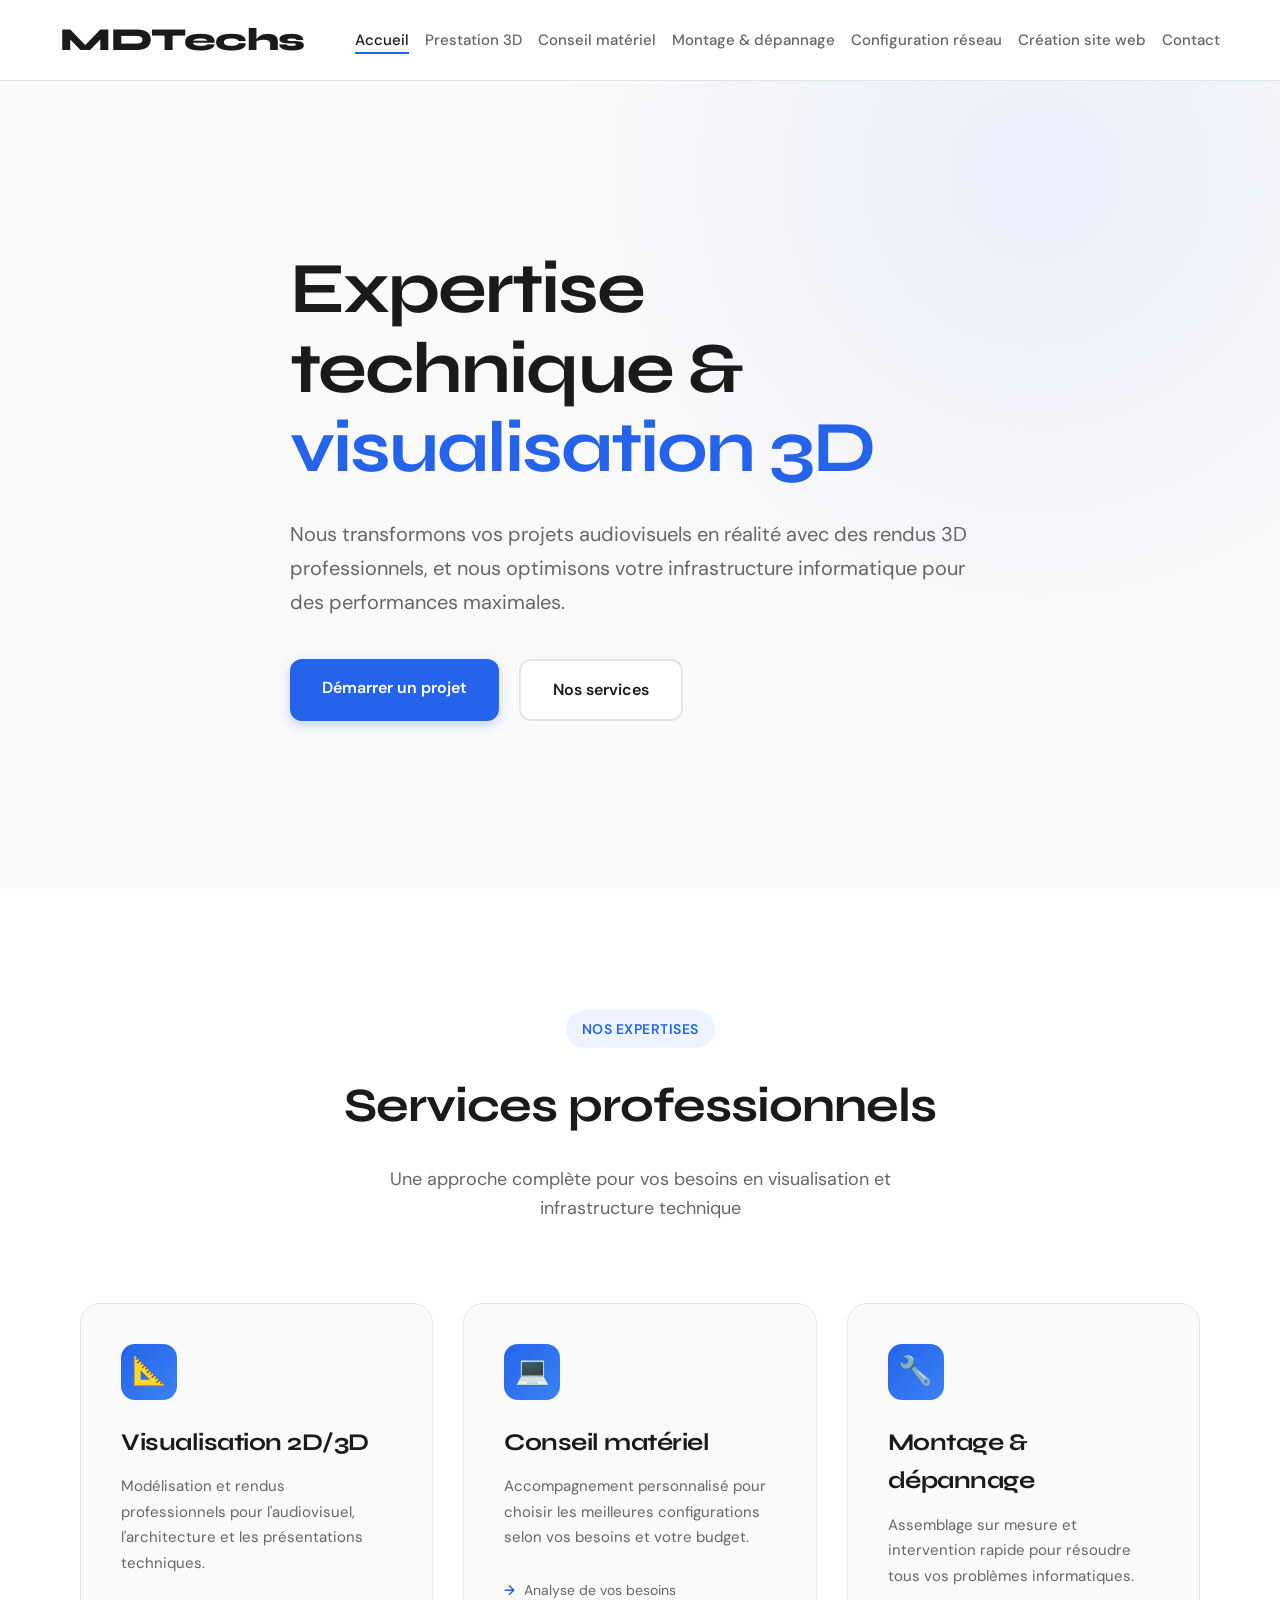
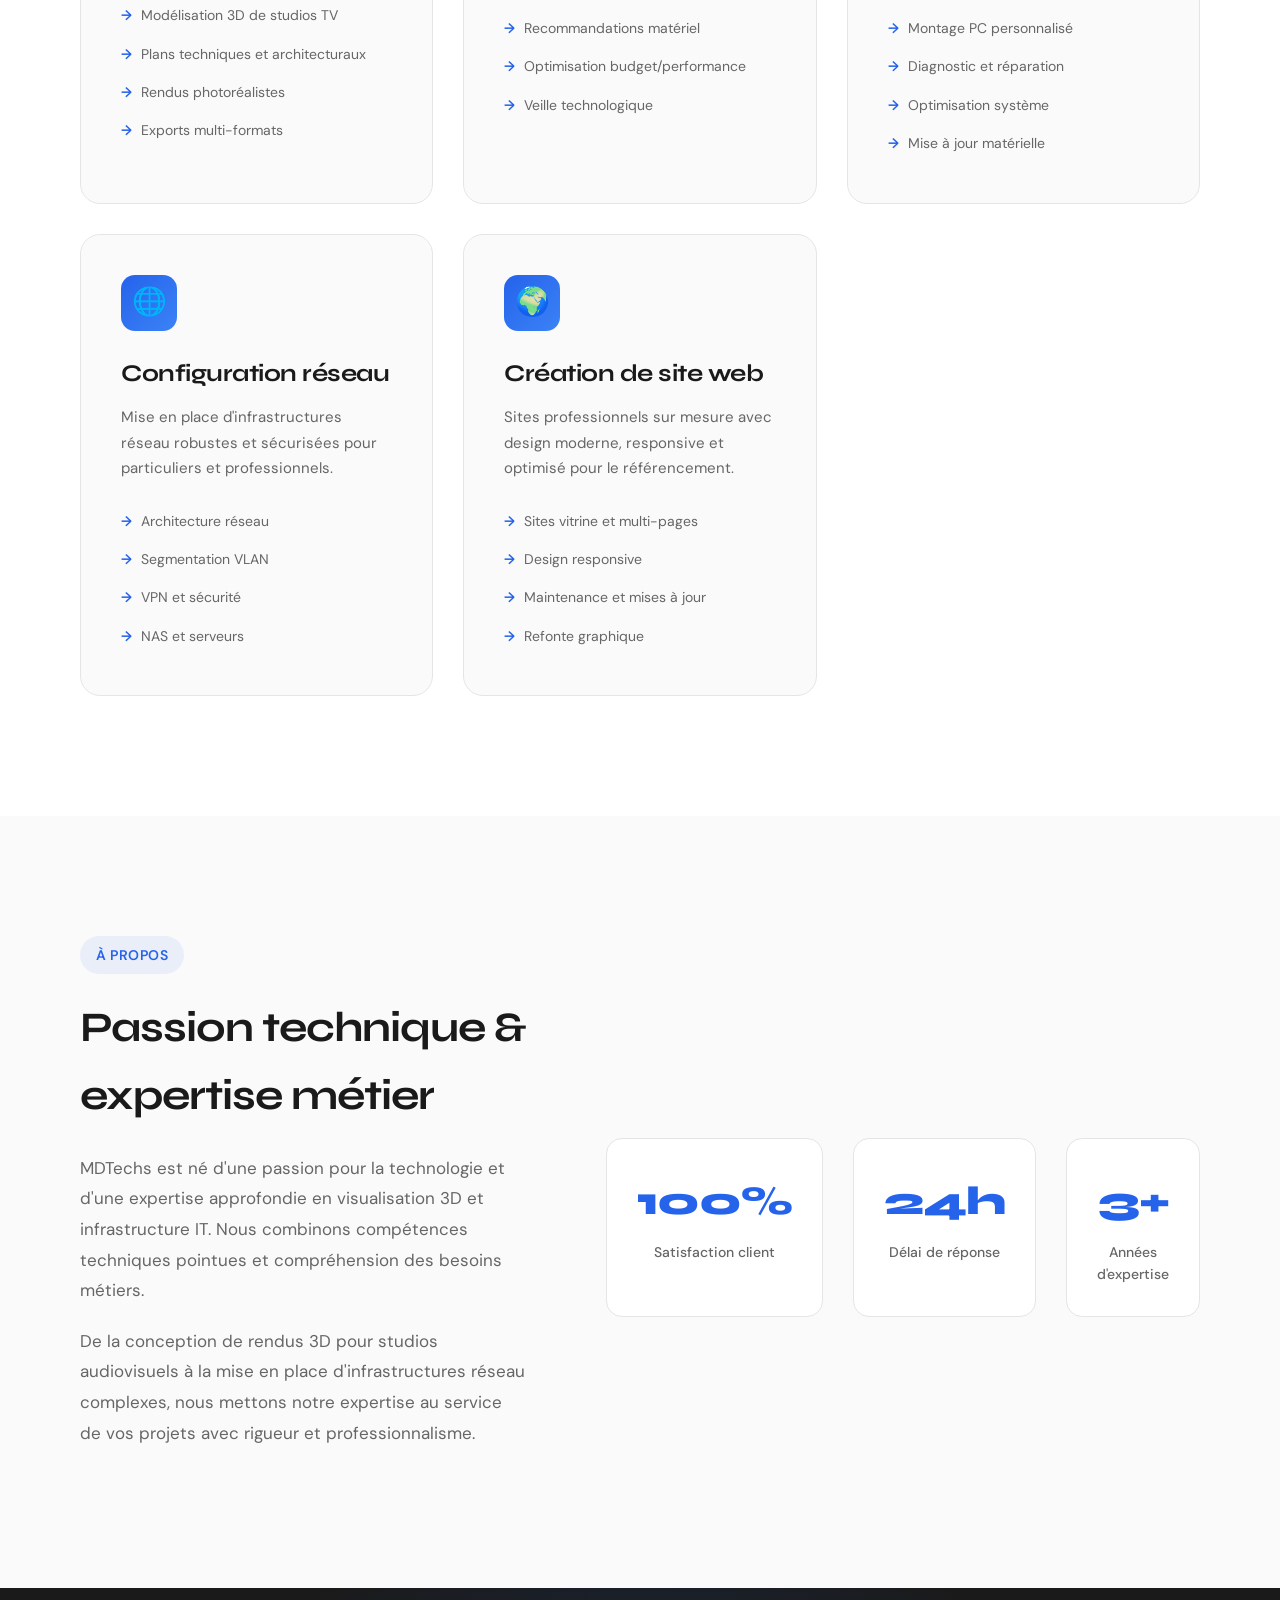
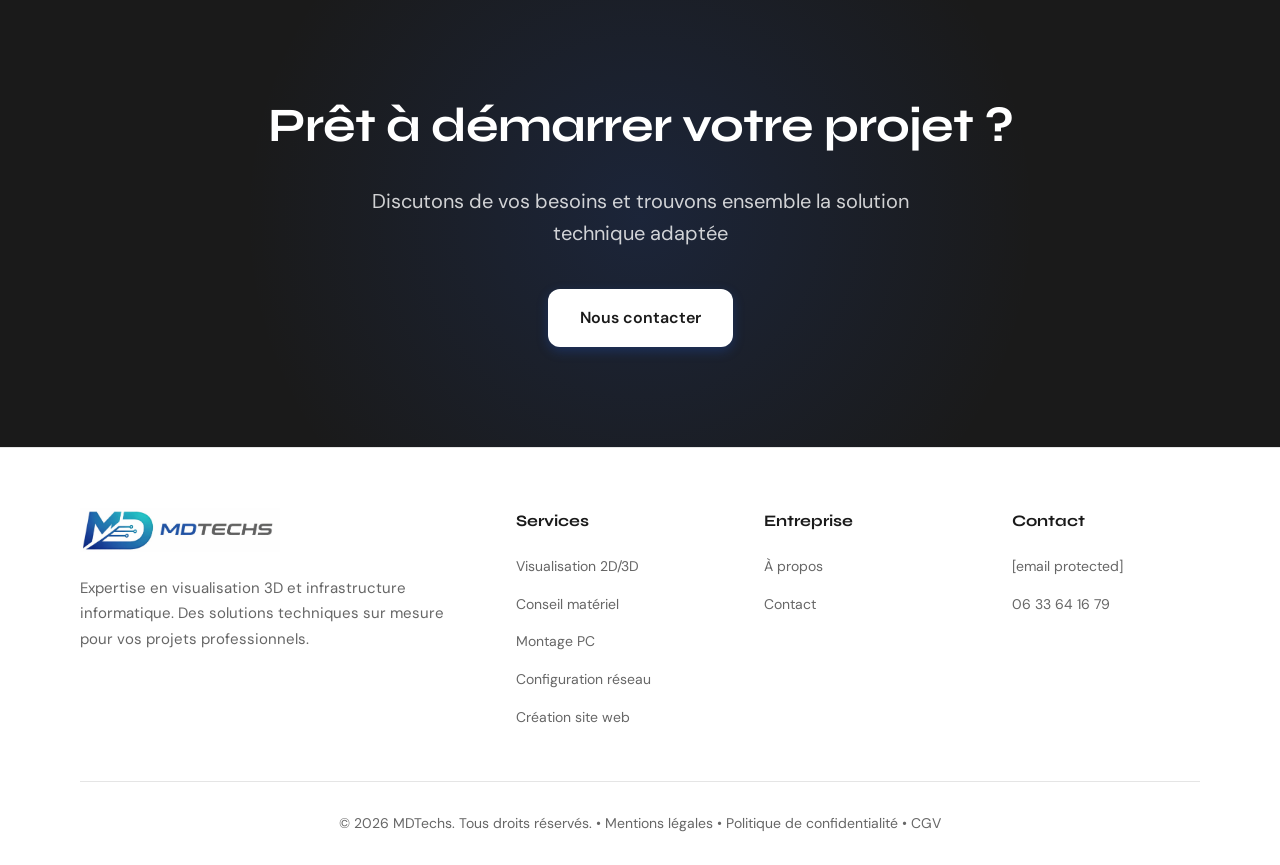
==== index.html @ 597e3fac "Update index.html" ====
<!DOCTYPE html>
<html lang="fr">
<head>
    <meta charset="UTF-8">
    <meta name="viewport" content="width=device-width, initial-scale=1.0">
    <title>MDTechs — Visualisation 3D & Infrastructure IT</title>
    <link rel="icon" type="image/png" href="favicon.png">
    <link href="https://fonts.googleapis.com/css2?family=DM+Sans:wght@400;500;700&family=Syne:wght@600;700;800&display=swap" rel="stylesheet">
    <link rel="stylesheet" href="styles.css">
</head>
<body>
    <nav>
        <div class="container">
            <a href="index.html" class="logo">MDTechs</a>
            <ul class="nav-links">
                <li><a href="index.html" class="active">Accueil</a></li>
                <li><a href="visualisation-3d.html">Prestation 3D</a></li>
                <li><a href="conseil-materiel.html">Conseil matériel</a></li>
                <li><a href="montage-depannage.html">Montage & dépannage</a></li>
                <li><a href="configuration-reseau.html">Configuration réseau</a></li>
                <li><a href="creation-site-web.html">Création site web</a></li>
                <li><a href="contact.html">Contact</a></li>
            </ul>
        </div>
    </nav>

    <section class="hero">
        <div class="container">
            <div class="hero-content">
                <h1>Expertise technique & <span class="accent">visualisation 3D</span></h1>
                <p>Nous transformons vos projets audiovisuels en réalité avec des rendus 3D professionnels, et nous optimisons votre infrastructure informatique pour des performances maximales.</p>
                <div class="cta-buttons">
                    <a href="contact.html" class="btn btn-primary">Démarrer un projet</a>
                    <a href="#services" class="btn btn-secondary">Nos services</a>
                </div>
            </div>
        </div>
    </section>

    <section id="services" class="services">
        <div class="section-header">
            <span class="section-tag">NOS EXPERTISES</span>
            <h2>Services professionnels</h2>
            <p>Une approche complète pour vos besoins en visualisation et infrastructure technique</p>
        </div>
        <div class="container">
            <div class="services-grid">
                <a href="visualisation-3d.html" class="service-card">
                    <div class="service-icon">📐</div>
                    <h3>Visualisation 2D/3D</h3>
                    <p>Modélisation et rendus professionnels pour l'audiovisuel, l'architecture et les présentations techniques.</p>
                    <ul class="service-list">
                        <li>Modélisation 3D de studios TV</li>
                        <li>Plans techniques et architecturaux</li>
                        <li>Rendus photoréalistes</li>
                        <li>Exports multi-formats</li>
                    </ul>
                </a>

                <a href="conseil-materiel.html" class="service-card">
                    <div class="service-icon">💻</div>
                    <h3>Conseil matériel</h3>
                    <p>Accompagnement personnalisé pour choisir les meilleures configurations selon vos besoins et votre budget.</p>
                    <ul class="service-list">
                        <li>Analyse de vos besoins</li>
                        <li>Recommandations matériel</li>
                        <li>Optimisation budget/performance</li>
                        <li>Veille technologique</li>
                    </ul>
                </a>

                <a href="montage-depannage.html" class="service-card">
                    <div class="service-icon">🔧</div>
                    <h3>Montage & dépannage</h3>
                    <p>Assemblage sur mesure et intervention rapide pour résoudre tous vos problèmes informatiques.</p>
                    <ul class="service-list">
                        <li>Montage PC personnalisé</li>
                        <li>Diagnostic et réparation</li>
                        <li>Optimisation système</li>
                        <li>Mise à jour matérielle</li>
                    </ul>
                </a>

                <a href="configuration-reseau.html" class="service-card">
                    <div class="service-icon">🌐</div>
                    <h3>Configuration réseau</h3>
                    <p>Mise en place d'infrastructures réseau robustes et sécurisées pour particuliers et professionnels.</p>
                    <ul class="service-list">
                        <li>Architecture réseau</li>
                        <li>Segmentation VLAN</li>
                        <li>VPN et sécurité</li>
                        <li>NAS et serveurs</li>
                    </ul>
                </a>

                <a href="creation-site-web.html" class="service-card">
                    <div class="service-icon">🌍</div>
                    <h3>Création de site web</h3>
                    <p>Sites professionnels sur mesure avec design moderne, responsive et optimisé pour le référencement.</p>
                    <ul class="service-list">
                        <li>Sites vitrine et multi-pages</li>
                        <li>Design responsive</li>
                        <li>Maintenance et mises à jour</li>
                        <li>Refonte graphique</li>
                    </ul>
                </a>
            </div>
        </div>
    </section>

    <section class="about">
        <div class="container">
            <div class="about-content">
                <div class="about-text">
                    <span class="section-tag">À PROPOS</span>
                    <h2>Passion technique & expertise métier</h2>
                    <p>MDTechs est né d'une passion pour la technologie et d'une expertise approfondie en visualisation 3D et infrastructure IT. Nous combinons compétences techniques pointues et compréhension des besoins métiers.</p>
                    <p>De la conception de rendus 3D pour studios audiovisuels à la mise en place d'infrastructures réseau complexes, nous mettons notre expertise au service de vos projets avec rigueur et professionnalisme.</p>
                </div>
                <div class="stats">
                    <div class="stat">
                        <div class="stat-number">100%</div>
                        <div class="stat-label">Satisfaction client</div>
                    </div>
                    <div class="stat">
                        <div class="stat-number">24h</div>
                        <div class="stat-label">Délai de réponse</div>
                    </div>
                    <div class="stat">
                        <div class="stat-number">3+</div>
                        <div class="stat-label">Années d'expertise</div>
                    </div>
                </div>
            </div>
        </div>
    </section>

    <section class="cta-section">
        <div class="container">
            <h2>Prêt à démarrer votre projet ?</h2>
            <p>Discutons de vos besoins et trouvons ensemble la solution technique adaptée</p>
            <a href="contact.html" class="btn btn-primary">Nous contacter</a>
        </div>
    </section>

    <footer>
        <div class="container">
            <div class="footer-content">
                <div class="footer-brand">
                    <img src="logo-horizontal.png" alt="MDTechs" class="footer-logo">
                    <p>Expertise en visualisation 3D et infrastructure informatique. Des solutions techniques sur mesure pour vos projets professionnels.</p>
                </div>
                <div class="footer-section">
                    <h4>Services</h4>
                    <ul class="footer-links">
                        <li><a href="visualisation-3d.html">Visualisation 2D/3D</a></li>
                        <li><a href="conseil-materiel.html">Conseil matériel</a></li>
                        <li><a href="montage-depannage.html">Montage PC</a></li>
                        <li><a href="configuration-reseau.html">Configuration réseau</a></li>
                        <li><a href="creation-site-web.html">Création site web</a></li>
                    </ul>
                </div>
                <div class="footer-section">
                    <h4>Entreprise</h4>
                    <ul class="footer-links">
                        <li><a href="index.html#services">À propos</a></li>
                        <li><a href="contact.html">Contact</a></li>
                    </ul>
                </div>
                <div class="footer-section">
                    <h4>Contact</h4>
                    <ul class="footer-links">
                        <li><a href="/cdn-cgi/l/email-protection#c5a6aaabb1a4a6b185a8a1b1a0a6adb6eba3b7"><span class="__cf_email__" data-cfemail="99faf6f7edf8faedd9f4fdedfcfaf1eab7ffeb">[email&#160;protected]</span></a></li>
                        <li><a href="tel:+33633641679">06 33 64 16 79</a></li>
                    </ul>
                </div>
            </div>
            <div class="footer-bottom">
                <p>&copy; 2026 MDTechs. Tous droits réservés. • <a href="mentions-legales.html" style="color: var(--text-secondary); text-decoration: none;">Mentions légales</a> • <a href="politique-confidentialite.html" style="color: var(--text-secondary); text-decoration: none;">Politique de confidentialité</a> • <a href="cgv.html" style="color: var(--text-secondary); text-decoration: none;">CGV</a></p>
            </div>
        </div>
    </footer>

    <script src="script.js"></script>
</body>
</html>
---- styles.css ----
* {
    margin: 0;
    padding: 0;
    box-sizing: border-box;
}

:root {
    --bg: #fafafa;
    --surface: #ffffff;
    --text: #1a1a1a;
    --text-secondary: #666666;
    --accent: #2563eb;
    --accent-light: #3b82f6;
    --border: #e5e5e5;
    --shadow: rgba(0, 0, 0, 0.06);
    --shadow-heavy: rgba(0, 0, 0, 0.12);
}

body {
    font-family: 'DM Sans', -apple-system, sans-serif;
    background: var(--bg);
    color: var(--text);
    line-height: 1.6;
    overflow-x: hidden;
}

/* Navigation */
nav {
    position: fixed;
    top: 0;
    left: 0;
    right: 0;
    background: rgba(255, 255, 255, 0.9);
    backdrop-filter: blur(12px);
    -webkit-backdrop-filter: blur(12px);
    border-bottom: 1px solid var(--border);
    z-index: 1000;
    animation: slideDown 0.6s ease-out;
}

@keyframes slideDown {
    from {
        transform: translateY(-100%);
        opacity: 0;
    }
    to {
        transform: translateY(0);
        opacity: 1;
    }
}

nav .container {
    max-width: 1200px;
    margin: 0 auto;
    padding: 0 20px;
    display: flex;
    justify-content: space-between;
    align-items: center;
    height: 80px;
}

.logo {
    font-family: 'Syne', sans-serif;
    font-size: 32px;
    font-weight: 800;
    letter-spacing: -0.5px;
    color: var(--text);
    text-decoration: none;
}

.nav-links {
    display: flex;
    gap: 16px;
    list-style: none;
}

.nav-links a {
    color: var(--text-secondary);
    text-decoration: none;
    font-weight: 500;
    font-size: 15px;
    transition: color 0.3s ease;
    position: relative;
}

.nav-links a::after {
    content: '';
    position: absolute;
    bottom: -4px;
    left: 0;
    width: 0;
    height: 2px;
    background: var(--accent);
    transition: width 0.3s ease;
}

.nav-links a:hover,
.nav-links a.active {
    color: var(--text);
}

.nav-links a:hover::after,
.nav-links a.active::after {
    width: 100%;
}

/* Hero Section */
.hero {
    margin-top: 80px;
    min-height: 90vh;
    display: flex;
    align-items: center;
    position: relative;
    overflow: hidden;
}

.hero::before {
    content: '';
    position: absolute;
    top: -50%;
    right: -20%;
    width: 1000px;
    height: 1000px;
    background: radial-gradient(circle, rgba(37, 99, 235, 0.08) 0%, transparent 70%);
    border-radius: 50%;
    animation: float 20s ease-in-out infinite;
}

@keyframes float {
    0%, 100% { transform: translate(0, 0) scale(1); }
    50% { transform: translate(-50px, 50px) scale(1.05); }
}

.hero .container {
    max-width: 1200px;
    margin: 0 auto;
    padding: 0 40px;
    position: relative;
    z-index: 1;
}

.hero-content {
    max-width: 700px;
}

.hero h1 {
    font-family: 'Syne', sans-serif;
    font-size: 72px;
    font-weight: 700;
    line-height: 1.1;
    margin-bottom: 30px;
    letter-spacing: -2px;
    animation: fadeInUp 0.8s ease-out 0.2s both;
}

.hero h1 .accent {
    color: var(--accent);
}

.hero p {
    font-size: 20px;
    color: var(--text-secondary);
    margin-bottom: 40px;
    line-height: 1.7;
    animation: fadeInUp 0.8s ease-out 0.4s both;
}

@keyframes fadeInUp {
    from {
        opacity: 0;
        transform: translateY(30px);
    }
    to {
        opacity: 1;
        transform: translateY(0);
    }
}

.cta-buttons {
    display: flex;
    gap: 20px;
    animation: fadeInUp 0.8s ease-out 0.6s both;
}

.btn {
    padding: 16px 32px;
    border-radius: 12px;
    font-weight: 600;
    font-size: 16px;
    text-decoration: none;
    transition: all 0.3s cubic-bezier(0.4, 0, 0.2, 1);
    cursor: pointer;
    border: none;
    font-family: 'DM Sans', sans-serif;
    display: inline-block;
}

.btn-primary {
    background: var(--accent);
    color: white;
    box-shadow: 0 4px 12px rgba(37, 99, 235, 0.25);
}

.btn-primary:hover {
    background: var(--accent-light);
    box-shadow: 0 8px 20px rgba(37, 99, 235, 0.35);
    transform: translateY(-2px);
}

.btn-secondary {
    background: var(--surface);
    color: var(--text);
    border: 2px solid var(--border);
}

.btn-secondary:hover {
    border-color: var(--accent);
    transform: translateY(-2px);
    box-shadow: 0 4px 12px var(--shadow);
}

/* Services Section */
.services {
    padding: 120px 0;
    background: var(--surface);
}

.section-header {
    text-align: center;
    margin-bottom: 80px;
}

.section-tag {
    display: inline-block;
    padding: 8px 16px;
    background: rgba(37, 99, 235, 0.08);
    color: var(--accent);
    border-radius: 20px;
    font-size: 14px;
    font-weight: 600;
    margin-bottom: 20px;
    letter-spacing: 0.5px;
}

.section-header h2 {
    font-family: 'Syne', sans-serif;
    font-size: 48px;
    font-weight: 700;
    margin-bottom: 20px;
    letter-spacing: -1px;
}

.section-header p {
    font-size: 18px;
    color: var(--text-secondary);
    max-width: 600px;
    margin: 0 auto;
}

.container {
    max-width: 1200px;
    margin: 0 auto;
    padding: 0 40px;
}

.services-grid {
    display: grid;
    grid-template-columns: repeat(auto-fit, minmax(300px, 1fr));
    gap: 30px;
}

.service-card {
    background: var(--bg);
    padding: 40px;
    border-radius: 20px;
    border: 1px solid var(--border);
    transition: all 0.4s cubic-bezier(0.4, 0, 0.2, 1);
    opacity: 0;
    transform: translateY(30px);
    animation: fadeInUp 0.6s ease-out forwards;
    text-decoration: none;
    color: inherit;
    display: block;
}

.service-card:nth-child(1) { animation-delay: 0.1s; }
.service-card:nth-child(2) { animation-delay: 0.2s; }
.service-card:nth-child(3) { animation-delay: 0.3s; }
.service-card:nth-child(4) { animation-delay: 0.4s; }

.service-card:hover {
    transform: translateY(-8px);
    box-shadow: 0 20px 40px var(--shadow-heavy);
    border-color: var(--accent);
}

.service-icon {
    width: 56px;
    height: 56px;
    background: linear-gradient(135deg, var(--accent) 0%, var(--accent-light) 100%);
    border-radius: 14px;
    display: flex;
    align-items: center;
    justify-content: center;
    margin-bottom: 24px;
    font-size: 28px;
    transition: transform 0.3s ease;
}

.service-card:hover .service-icon {
    transform: scale(1.1) rotate(5deg);
}

.service-card h3 {
    font-family: 'Syne', sans-serif;
    font-size: 24px;
    font-weight: 700;
    margin-bottom: 12px;
    letter-spacing: -0.5px;
}

.service-card p {
    color: var(--text-secondary);
    line-height: 1.7;
    font-size: 15px;
}

.service-list {
    margin-top: 20px;
    list-style: none;
}

.service-list li {
    padding: 8px 0;
    color: var(--text-secondary);
    font-size: 14px;
    position: relative;
    padding-left: 20px;
}

.service-list li::before {
    content: '→';
    position: absolute;
    left: 0;
    color: var(--accent);
    font-weight: 600;
}

/* About Section */
.about {
    padding: 120px 0;
    background: var(--bg);
}

.about-content {
    display: grid;
    grid-template-columns: 1fr 1fr;
    gap: 80px;
    align-items: center;
}

.about-text h2 {
    font-family: 'Syne', sans-serif;
    font-size: 42px;
    font-weight: 700;
    margin-bottom: 24px;
    letter-spacing: -1px;
}

.about-text p {
    color: var(--text-secondary);
    font-size: 17px;
    line-height: 1.8;
    margin-bottom: 20px;
}

.stats {
    display: grid;
    grid-template-columns: repeat(3, 1fr);
    gap: 30px;
    margin-top: 50px;
}

.stat {
    text-align: center;
    padding: 30px;
    background: var(--surface);
    border-radius: 16px;
    border: 1px solid var(--border);
}

.stat-number {
    font-family: 'Syne', sans-serif;
    font-size: 40px;
    font-weight: 800;
    color: var(--accent);
    margin-bottom: 8px;
    letter-spacing: -1px;
}

.stat-label {
    font-size: 14px;
    color: var(--text-secondary);
    font-weight: 500;
}

/* CTA Section */
.cta-section {
    padding: 100px 0;
    background: var(--text);
    color: white;
    text-align: center;
    position: relative;
    overflow: hidden;
}

.cta-section::before {
    content: '';
    position: absolute;
    top: 50%;
    left: 50%;
    width: 800px;
    height: 800px;
    background: radial-gradient(circle, rgba(37, 99, 235, 0.15) 0%, transparent 70%);
    border-radius: 50%;
    transform: translate(-50%, -50%);
}

.cta-section .container {
    position: relative;
    z-index: 1;
}

.cta-section h2 {
    font-family: 'Syne', sans-serif;
    font-size: 48px;
    font-weight: 700;
    margin-bottom: 20px;
    letter-spacing: -1px;
}

.cta-section p {
    font-size: 20px;
    opacity: 0.8;
    margin-bottom: 40px;
    max-width: 600px;
    margin-left: auto;
    margin-right: auto;
}

.cta-section .btn-primary {
    background: white;
    color: var(--text);
}

.cta-section .btn-primary:hover {
    background: var(--bg);
    box-shadow: 0 8px 24px rgba(255, 255, 255, 0.2);
}

/* Footer */
footer {
    background: var(--surface);
    border-top: 1px solid var(--border);
    padding: 60px 0 30px;
}

.footer-content {
    display: grid;
    grid-template-columns: 2fr 1fr 1fr 1fr;
    gap: 60px;
    margin-bottom: 40px;
}

.footer-brand h3 {
    font-family: 'Syne', sans-serif;
    font-size: 24px;
    font-weight: 800;
    margin-bottom: 16px;
}

.footer-logo {
    max-width: 200px;
    height: auto;
    margin-bottom: 16px;
}

.footer-brand p {
    color: var(--text-secondary);
    font-size: 15px;
    line-height: 1.7;
}

.footer-section h4 {
    font-family: 'Syne', sans-serif;
    font-size: 16px;
    font-weight: 700;
    margin-bottom: 20px;
}

.footer-links {
    list-style: none;
}

.footer-links li {
    margin-bottom: 12px;
}

.footer-links a {
    color: var(--text-secondary);
    text-decoration: none;
    font-size: 14px;
    transition: color 0.3s ease;
}

.footer-links a:hover {
    color: var(--accent);
}

.footer-bottom {
    padding-top: 30px;
    border-top: 1px solid var(--border);
    text-align: center;
    color: var(--text-secondary);
    font-size: 14px;
}

/* Page Header (for subpages) */
.page-header {
    margin-top: 80px;
    padding: 100px 0 60px;
    text-align: center;
    background: var(--surface);
    border-bottom: 1px solid var(--border);
}

.page-header h1 {
    font-family: 'Syne', sans-serif;
    font-size: 56px;
    font-weight: 700;
    margin-bottom: 20px;
    letter-spacing: -1.5px;
}

.page-header p {
    font-size: 20px;
    color: var(--text-secondary);
    max-width: 700px;
    margin: 0 auto;
}

/* Portfolio Grid */
.portfolio-section {
    padding: 80px 0;
    background: var(--bg);
}

.portfolio-grid {
    display: grid;
    grid-template-columns: repeat(auto-fit, minmax(350px, 1fr));
    gap: 40px;
}

.portfolio-item {
    background: var(--surface);
    border-radius: 16px;
    overflow: hidden;
    border: 1px solid var(--border);
    transition: all 0.4s ease;
}

.portfolio-item:hover {
    transform: translateY(-8px);
    box-shadow: 0 20px 40px var(--shadow-heavy);
}

.portfolio-image {
    width: 100%;
    aspect-ratio: 16/10;
    background: linear-gradient(135deg, #e5e5e5 0%, #f5f5f5 100%);
    display: flex;
    align-items: center;
    justify-content: center;
    color: var(--text-secondary);
    font-size: 14px;
    border-bottom: 1px solid var(--border);
}

.portfolio-content {
    padding: 30px;
}

.portfolio-content h3 {
    font-family: 'Syne', sans-serif;
    font-size: 22px;
    font-weight: 700;
    margin-bottom: 12px;
}

.portfolio-content p {
    color: var(--text-secondary);
    line-height: 1.7;
}

/* Contact Form */
.contact-section {
    padding: 80px 0;
    background: var(--bg);
}

.contact-grid {
    display: grid;
    grid-template-columns: 1fr 1fr;
    gap: 80px;
    align-items: start;
}

.contact-info h2 {
    font-family: 'Syne', sans-serif;
    font-size: 42px;
    font-weight: 700;
    margin-bottom: 24px;
    letter-spacing: -1px;
}

.contact-info p {
    color: var(--text-secondary);
    font-size: 17px;
    line-height: 1.8;
    margin-bottom: 40px;
}

.contact-details {
    display: flex;
    flex-direction: column;
    gap: 24px;
}

.contact-item {
    display: flex;
    align-items: flex-start;
    gap: 16px;
}

.contact-icon {
    width: 48px;
    height: 48px;
    background: linear-gradient(135deg, var(--accent) 0%, var(--accent-light) 100%);
    border-radius: 12px;
    display: flex;
    align-items: center;
    justify-content: center;
    font-size: 20px;
    flex-shrink: 0;
}

.contact-item-content h4 {
    font-weight: 600;
    margin-bottom: 4px;
}

.contact-item-content p {
    margin: 0;
    font-size: 15px;
}

.contact-item-content a {
    color: var(--accent);
    text-decoration: none;
}

.contact-item-content a:hover {
    text-decoration: underline;
}

.contact-form {
    background: var(--surface);
    padding: 40px;
    border-radius: 20px;
    border: 1px solid var(--border);
}

.form-group {
    margin-bottom: 24px;
}

.form-group label {
    display: block;
    margin-bottom: 8px;
    font-weight: 600;
    font-size: 14px;
}

.form-group input,
.form-group textarea {
    width: 100%;
    padding: 14px 16px;
    border: 2px solid var(--border);
    border-radius: 10px;
    font-family: 'DM Sans', sans-serif;
    font-size: 15px;
    transition: border-color 0.3s ease;
    background: var(--bg);
}

.form-group input:focus,
.form-group textarea:focus {
    outline: none;
    border-color: var(--accent);
}

.form-group textarea {
    resize: vertical;
    min-height: 150px;
}

/* Content Section */
.content-section {
    padding: 80px 0;
    background: var(--bg);
}

.content-wrapper {
    max-width: 900px;
    margin: 0 auto;
}

.content-wrapper h2 {
    font-family: 'Syne', sans-serif;
    font-size: 36px;
    font-weight: 700;
    margin-bottom: 24px;
    margin-top: 60px;
    letter-spacing: -0.5px;
}

.content-wrapper h2:first-child {
    margin-top: 0;
}

.content-wrapper p {
    color: var(--text-secondary);
    font-size: 17px;
    line-height: 1.8;
    margin-bottom: 20px;
}

.content-wrapper ul {
    margin: 20px 0;
    padding-left: 0;
    list-style: none;
}

.content-wrapper ul li {
    padding: 12px 0;
    color: var(--text-secondary);
    position: relative;
    padding-left: 28px;
}

.content-wrapper ul li::before {
    content: '✓';
    position: absolute;
    left: 0;
    color: var(--accent);
    font-weight: 700;
}

/* Responsive */
@media (max-width: 968px) {
    .hero h1 {
        font-size: 52px;
    }

    .about-content,
    .contact-grid {
        grid-template-columns: 1fr;
        gap: 40px;
    }

    .stats {
        grid-template-columns: repeat(3, 1fr);
    }

    .footer-content {
        grid-template-columns: 1fr 1fr;
        gap: 40px;
    }

    .nav-links {
        gap: 20px;
    }

    .nav-links a {
        font-size: 14px;
    }
}

@media (max-width: 640px) {
    nav .container,
    .hero .container,
    .container {
        padding: 0 20px;
    }

    .hero h1 {
        font-size: 38px;
    }

    .hero p {
        font-size: 17px;
    }

    .cta-buttons {
        flex-direction: column;
    }

    .btn {
        width: 100%;
        text-align: center;
    }

    .services-grid,
    .portfolio-grid {
        grid-template-columns: 1fr;
    }

    .section-header h2,
    .page-header h1 {
        font-size: 36px;
    }

    .stats {
        grid-template-columns: 1fr;
    }

    .footer-content {
        grid-template-columns: 1fr;
        gap: 30px;
    }

    .nav-links {
        display: none;
    }
}

/* Smooth Scroll */
html {
    scroll-behavior: smooth;
}
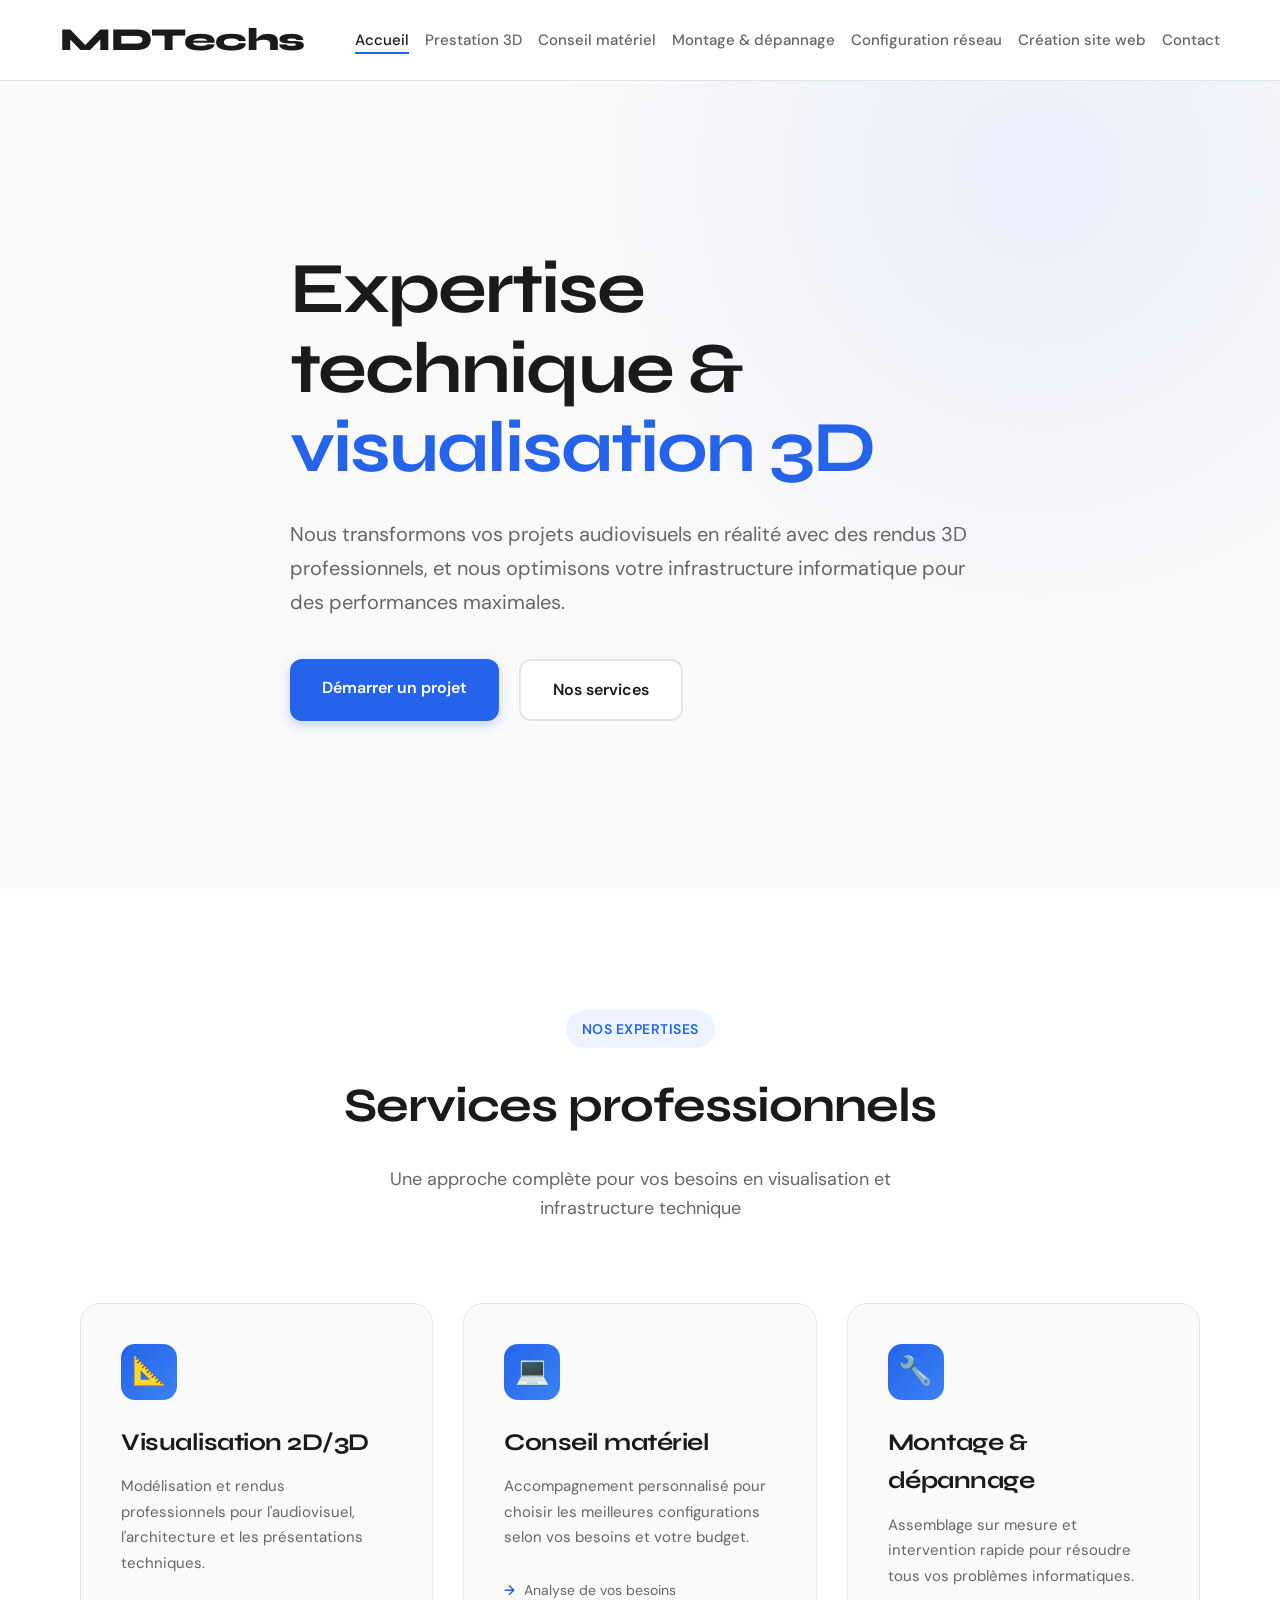
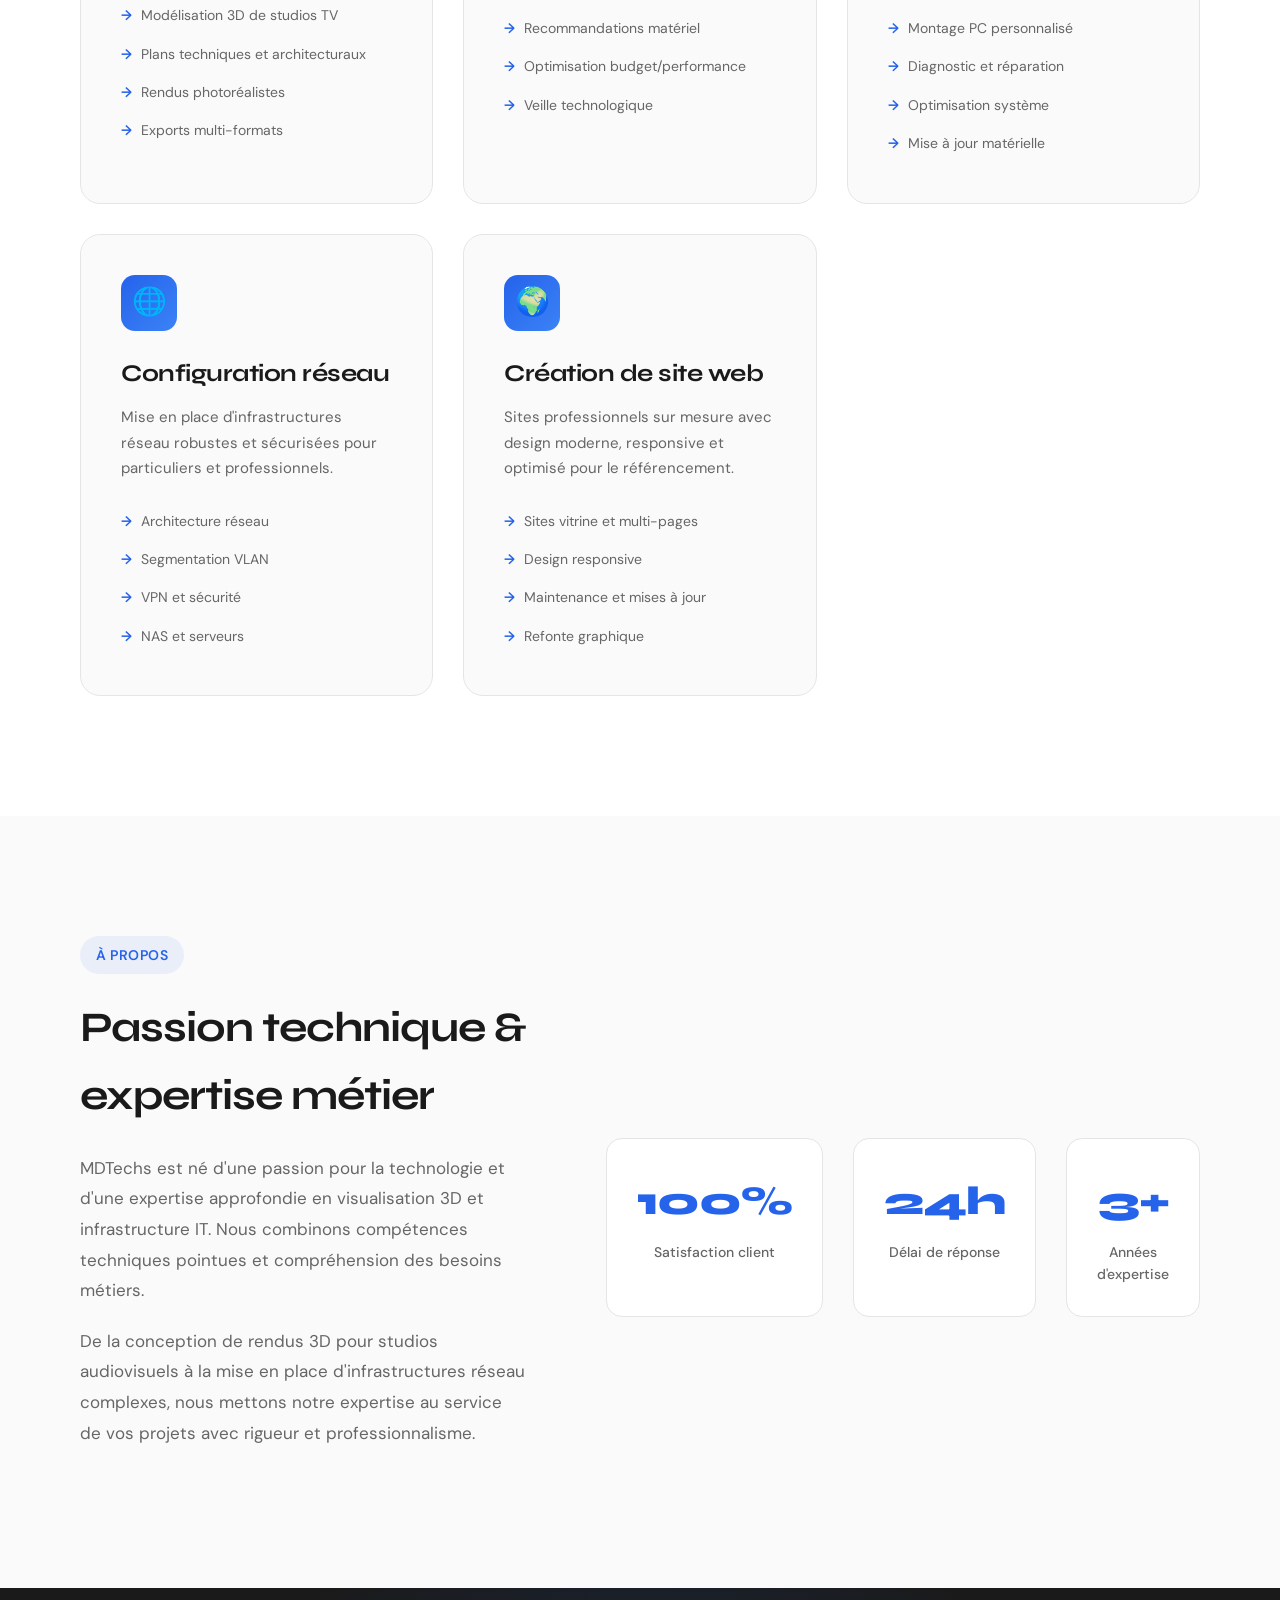
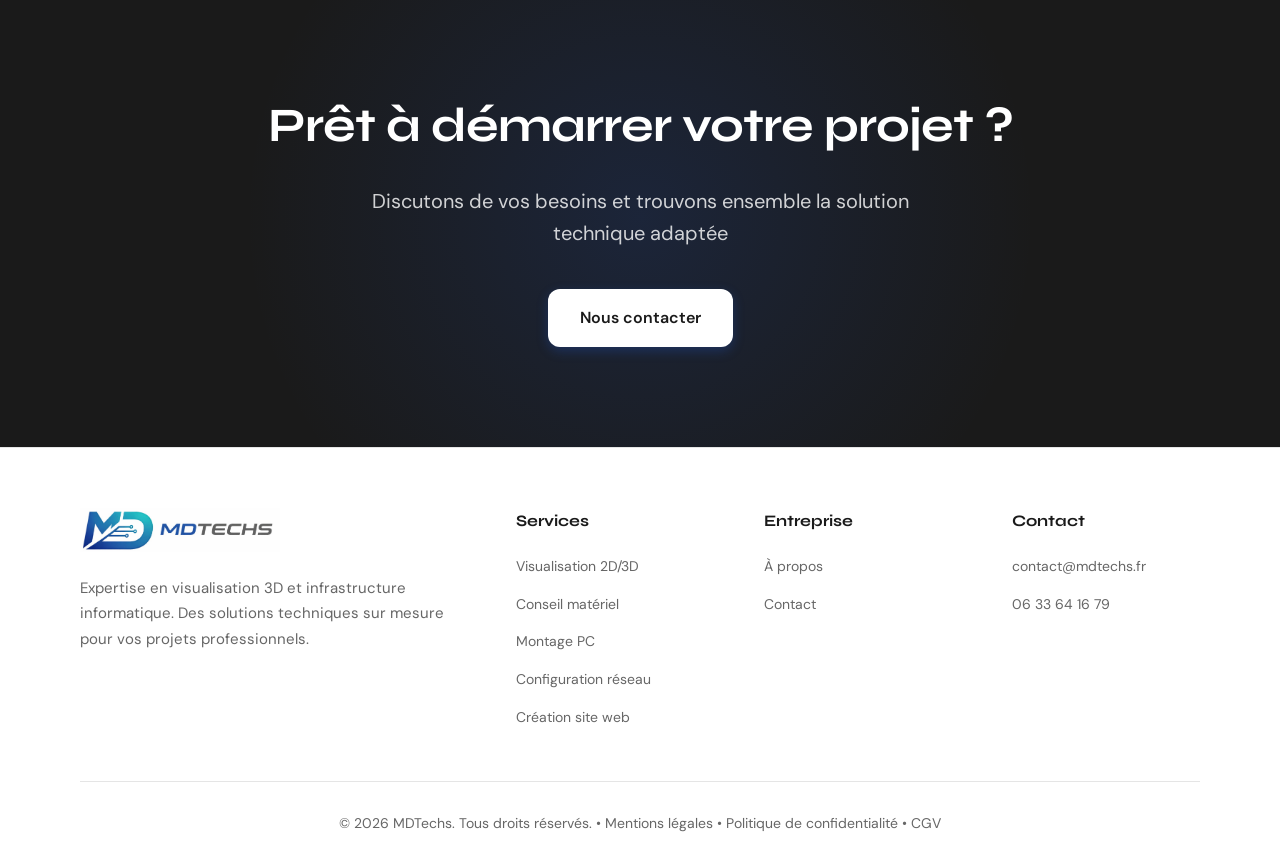
==== commit d5ba8a0b: "Update contact email link in footer" ====
--- a/index.html
+++ b/index.html
@@ -170,7 +170,7 @@
                 <div class="footer-section">
                     <h4>Contact</h4>
                     <ul class="footer-links">
-                        <li><a href="/cdn-cgi/l/email-protection#c5a6aaabb1a4a6b185a8a1b1a0a6adb6eba3b7"><span class="__cf_email__" data-cfemail="99faf6f7edf8faedd9f4fdedfcfaf1eab7ffeb">[email&#160;protected]</span></a></li>
+                        <li><a href="mailt:contact@mdtechs.fr">contact@mdtechs.fr</a></li>
                         <li><a href="tel:+33633641679">06 33 64 16 79</a></li>
                     </ul>
                 </div>
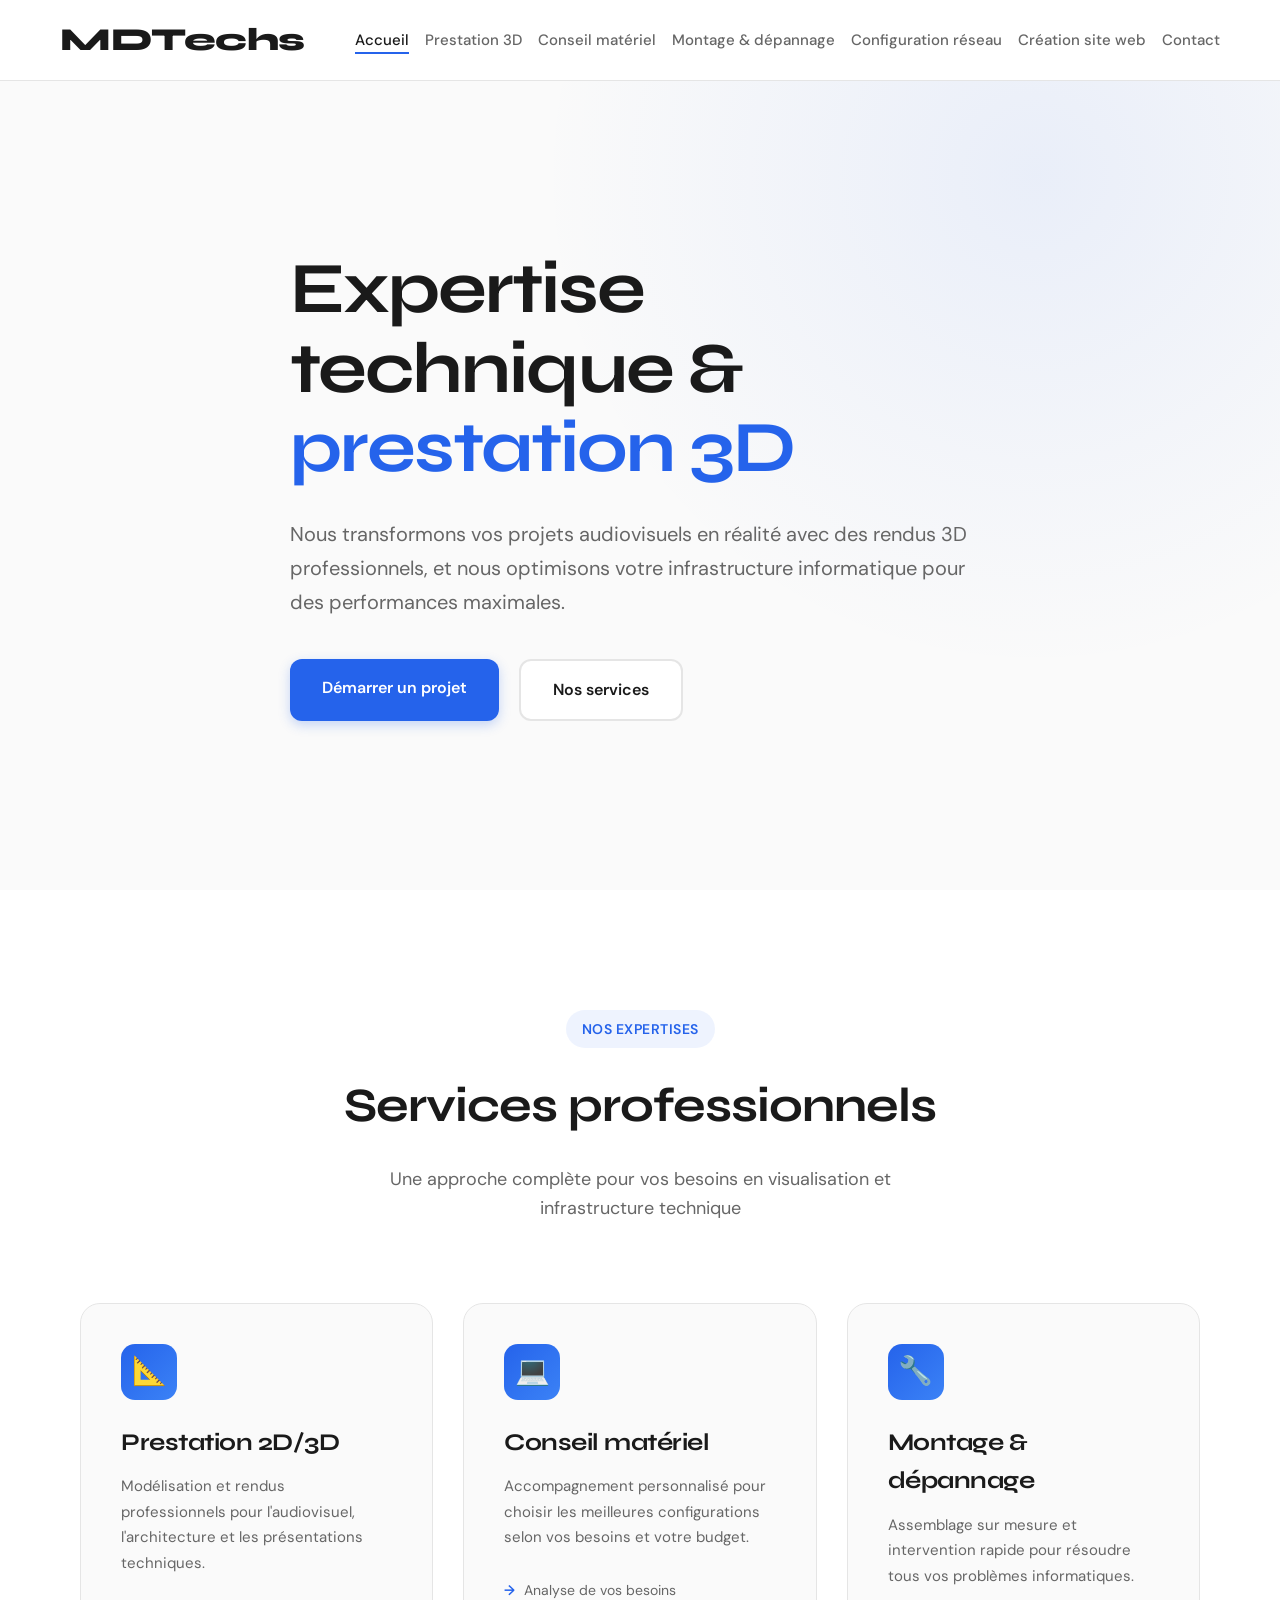
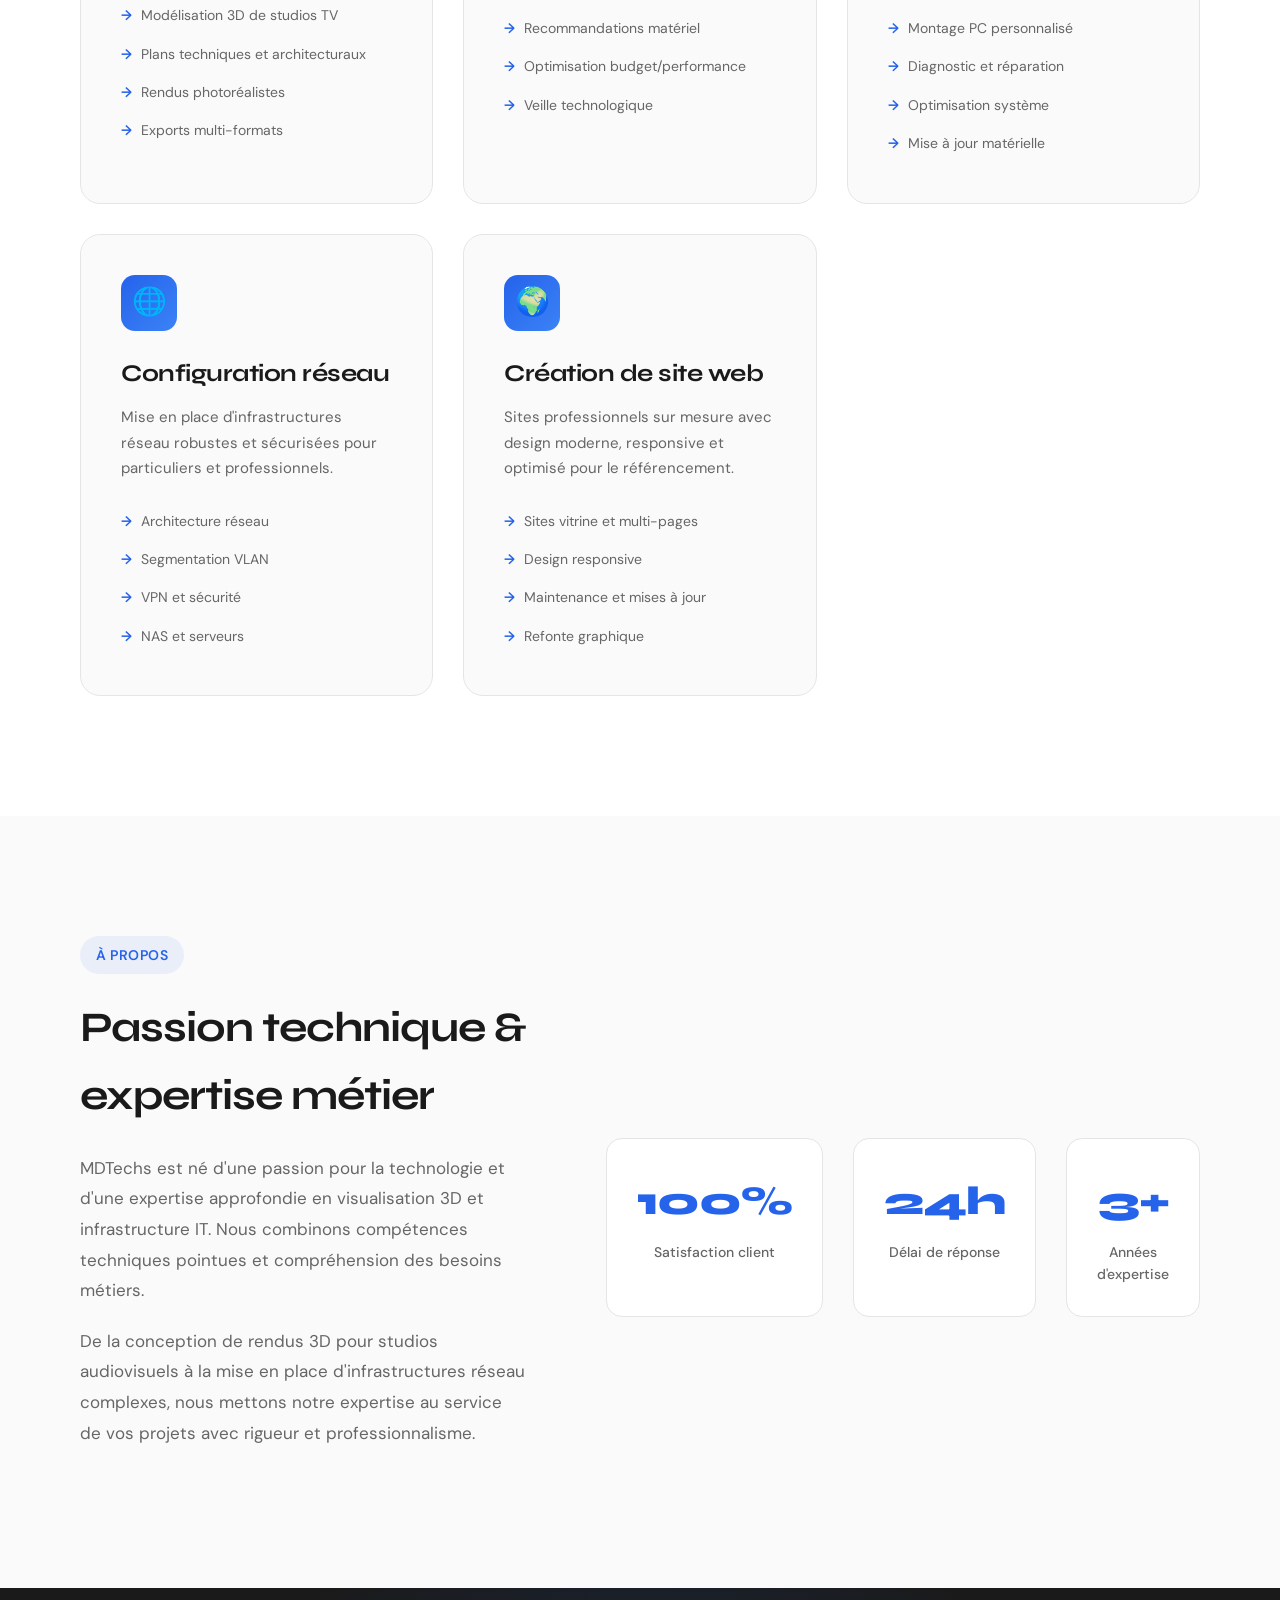
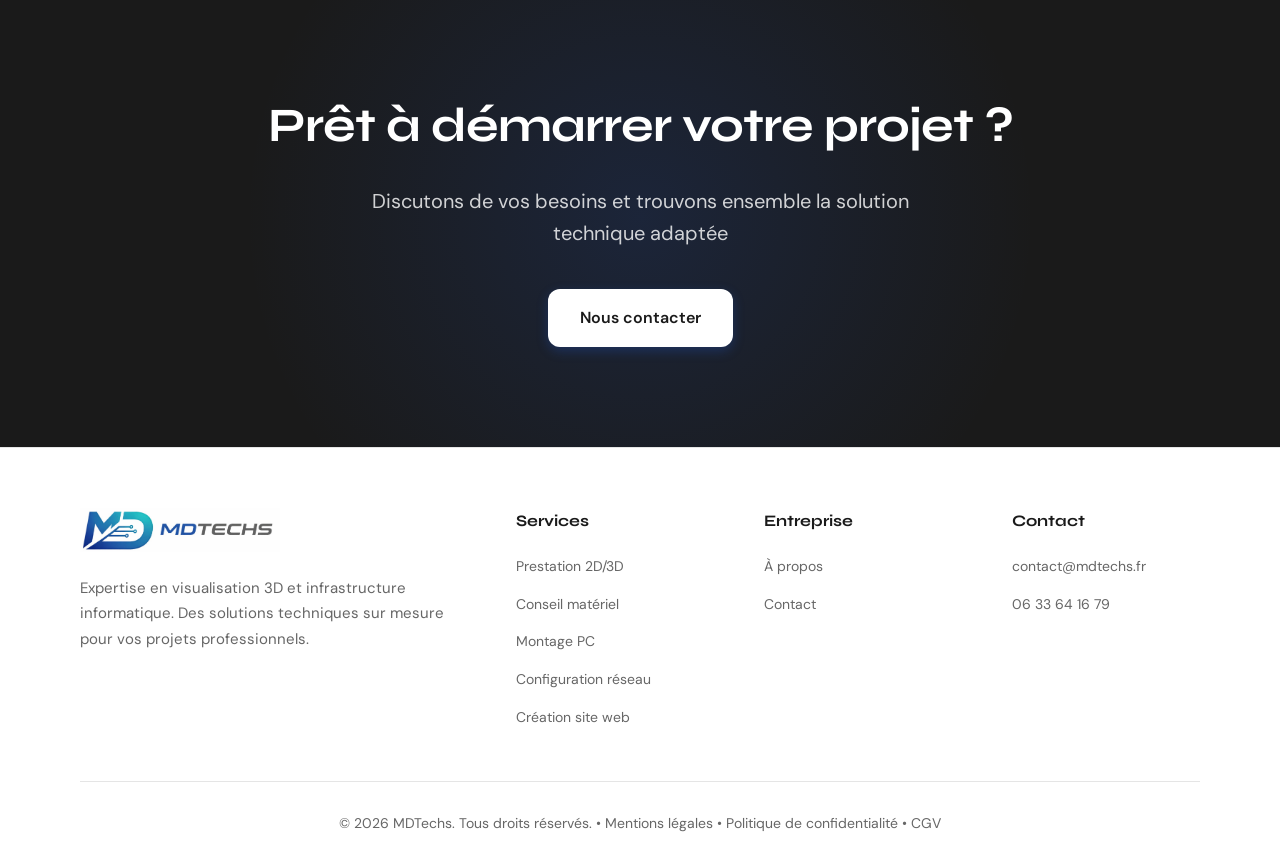
==== commit bc0ceb22: "Update index.html" ====
--- a/index.html
+++ b/index.html
@@ -27,7 +27,7 @@
     <section class="hero">
         <div class="container">
             <div class="hero-content">
-                <h1>Expertise technique & <span class="accent">visualisation 3D</span></h1>
+                <h1>Expertise technique & <span class="accent">prestation 3D</span></h1>
                 <p>Nous transformons vos projets audiovisuels en réalité avec des rendus 3D professionnels, et nous optimisons votre infrastructure informatique pour des performances maximales.</p>
                 <div class="cta-buttons">
                     <a href="contact.html" class="btn btn-primary">Démarrer un projet</a>
@@ -47,7 +47,7 @@
             <div class="services-grid">
                 <a href="visualisation-3d.html" class="service-card">
                     <div class="service-icon">📐</div>
-                    <h3>Visualisation 2D/3D</h3>
+                    <h3>Prestation 2D/3D</h3>
                     <p>Modélisation et rendus professionnels pour l'audiovisuel, l'architecture et les présentations techniques.</p>
                     <ul class="service-list">
                         <li>Modélisation 3D de studios TV</li>
@@ -153,7 +153,7 @@
                 <div class="footer-section">
                     <h4>Services</h4>
                     <ul class="footer-links">
-                        <li><a href="visualisation-3d.html">Visualisation 2D/3D</a></li>
+                        <li><a href="visualisation-3d.html">Prestation 2D/3D</a></li>
                         <li><a href="conseil-materiel.html">Conseil matériel</a></li>
                         <li><a href="montage-depannage.html">Montage PC</a></li>
                         <li><a href="configuration-reseau.html">Configuration réseau</a></li>
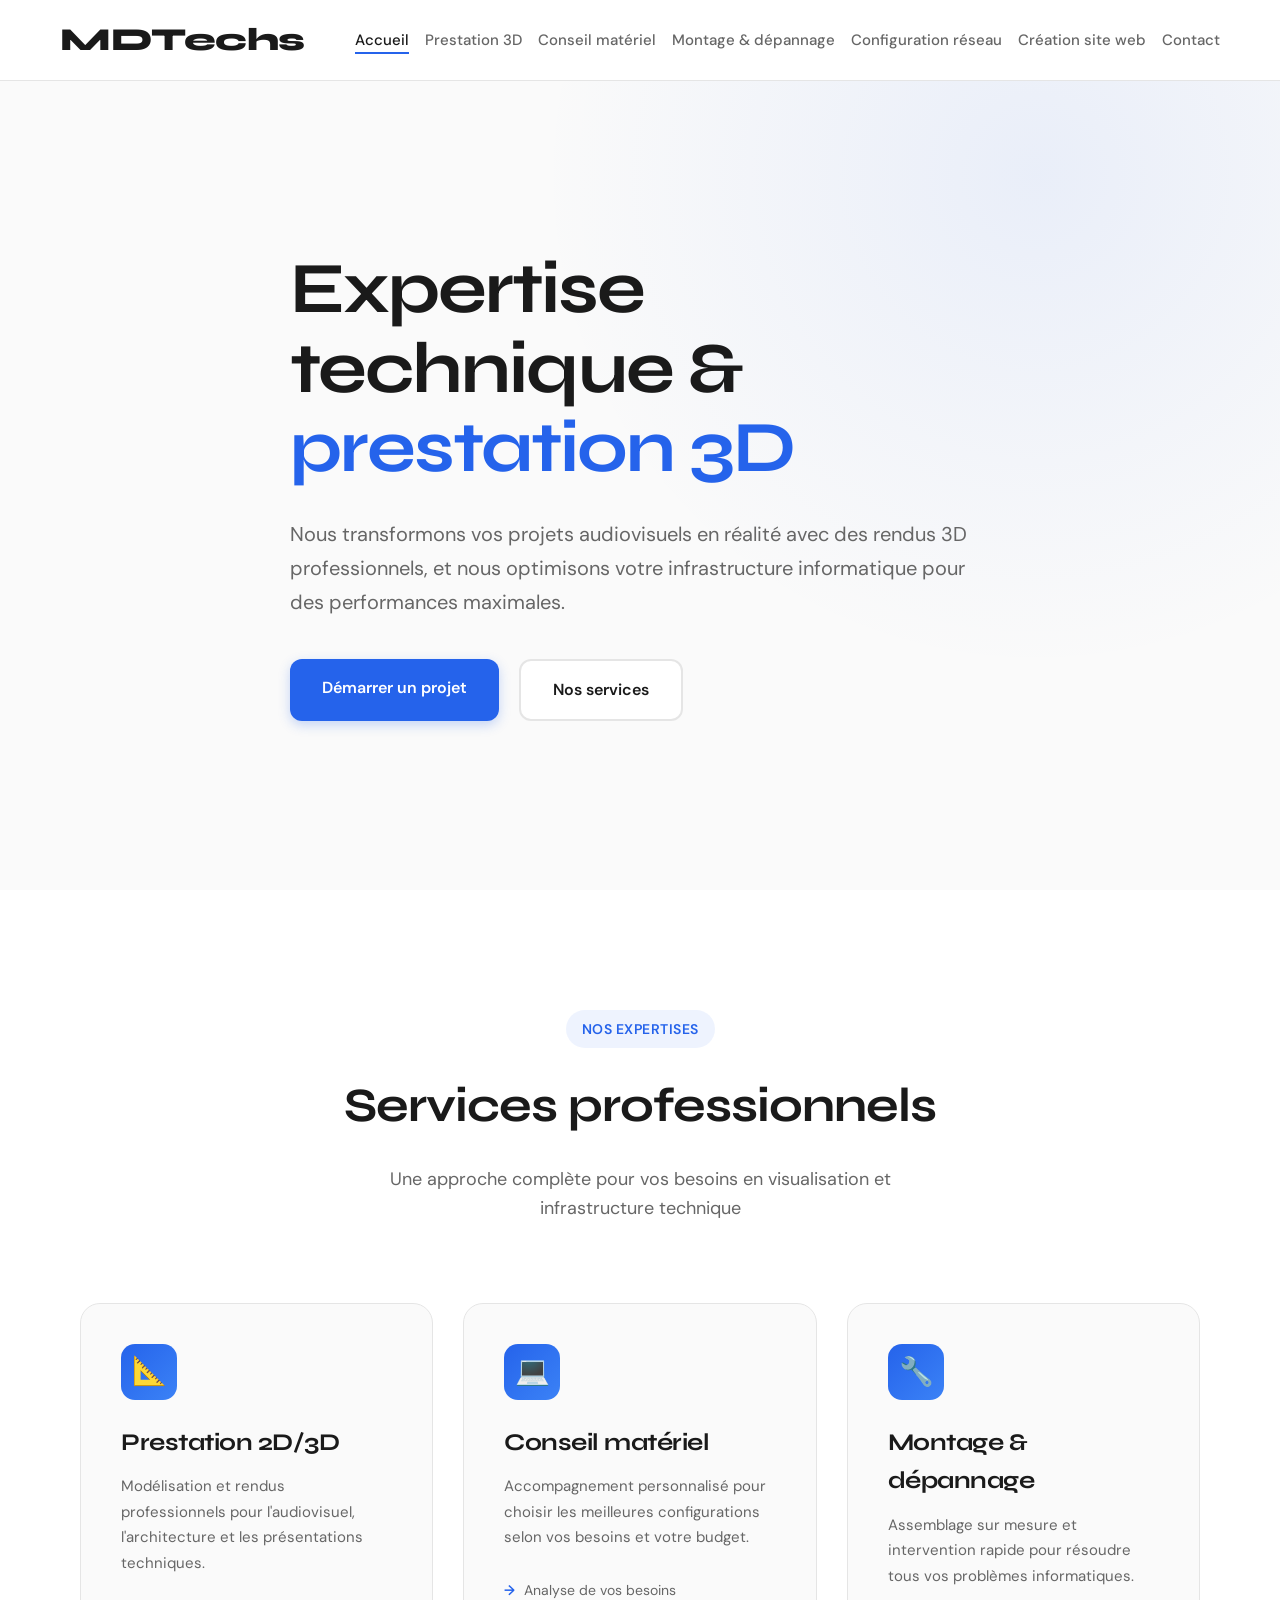
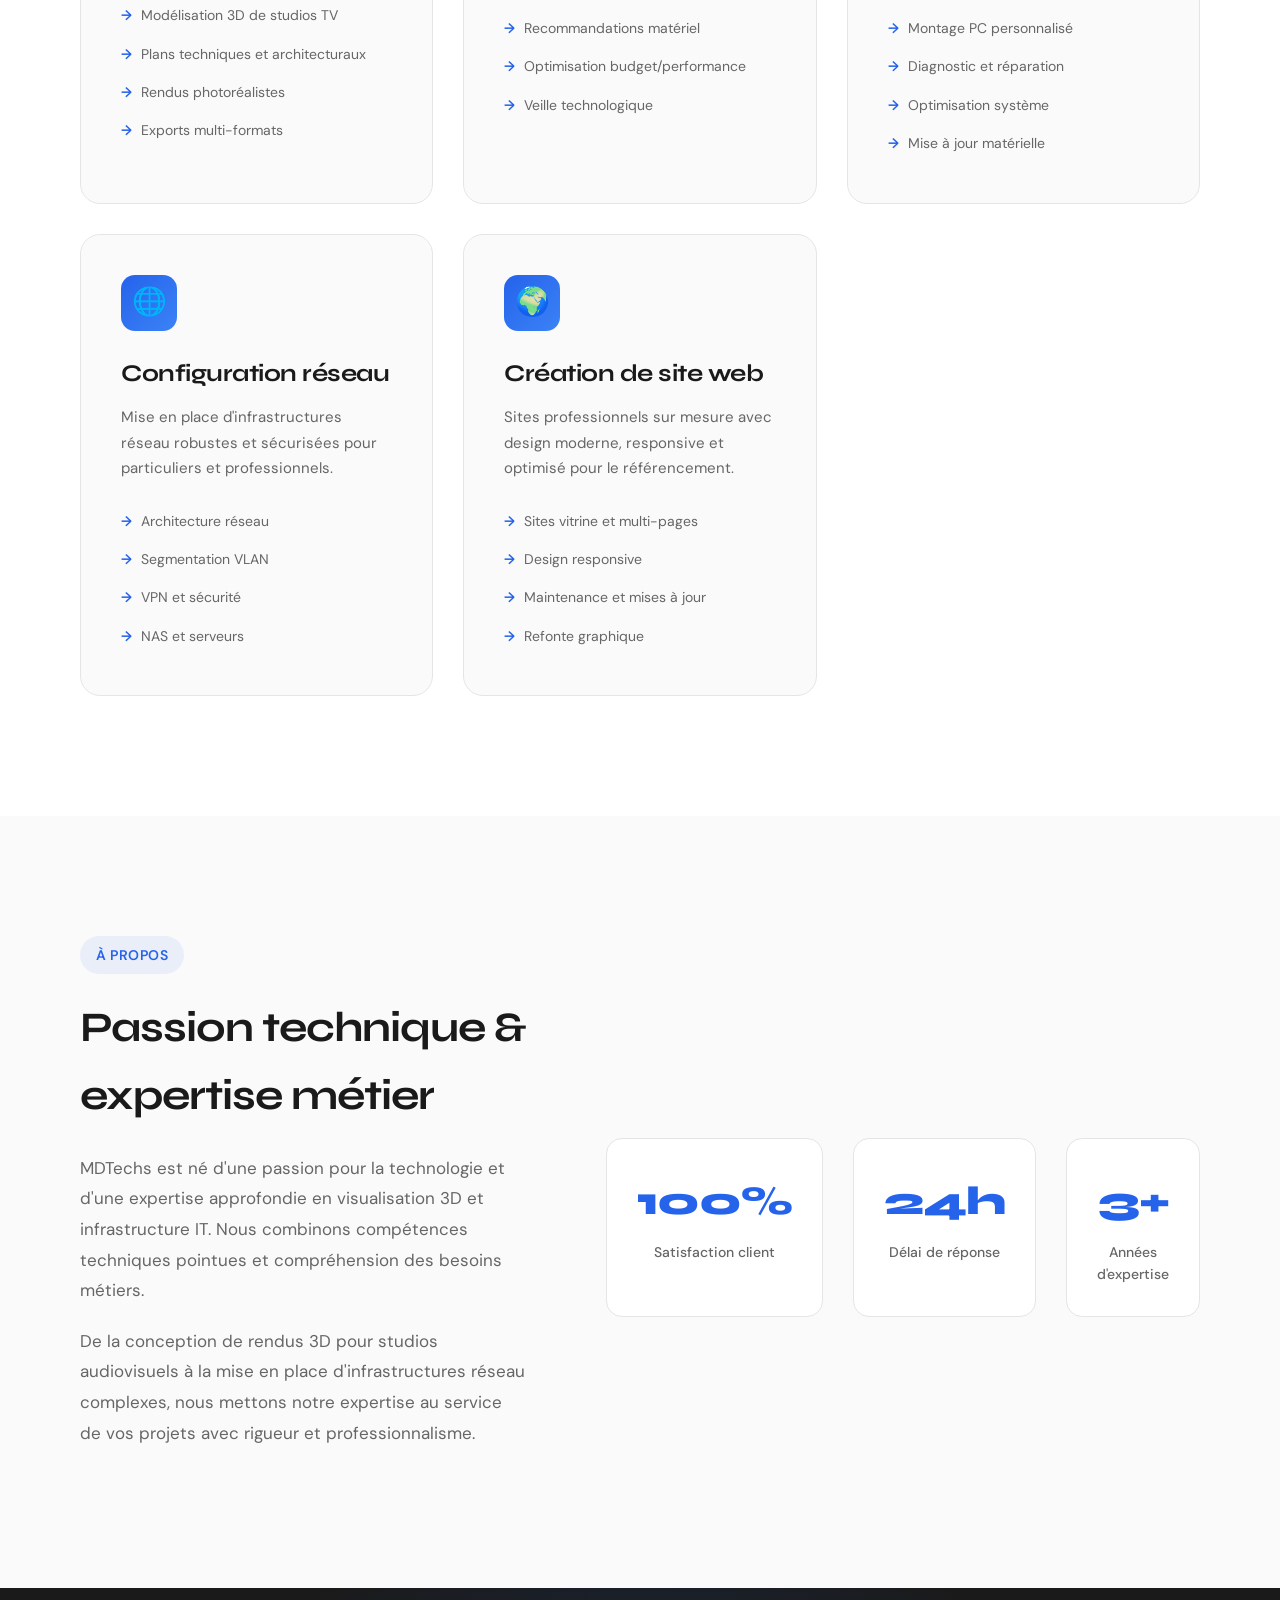
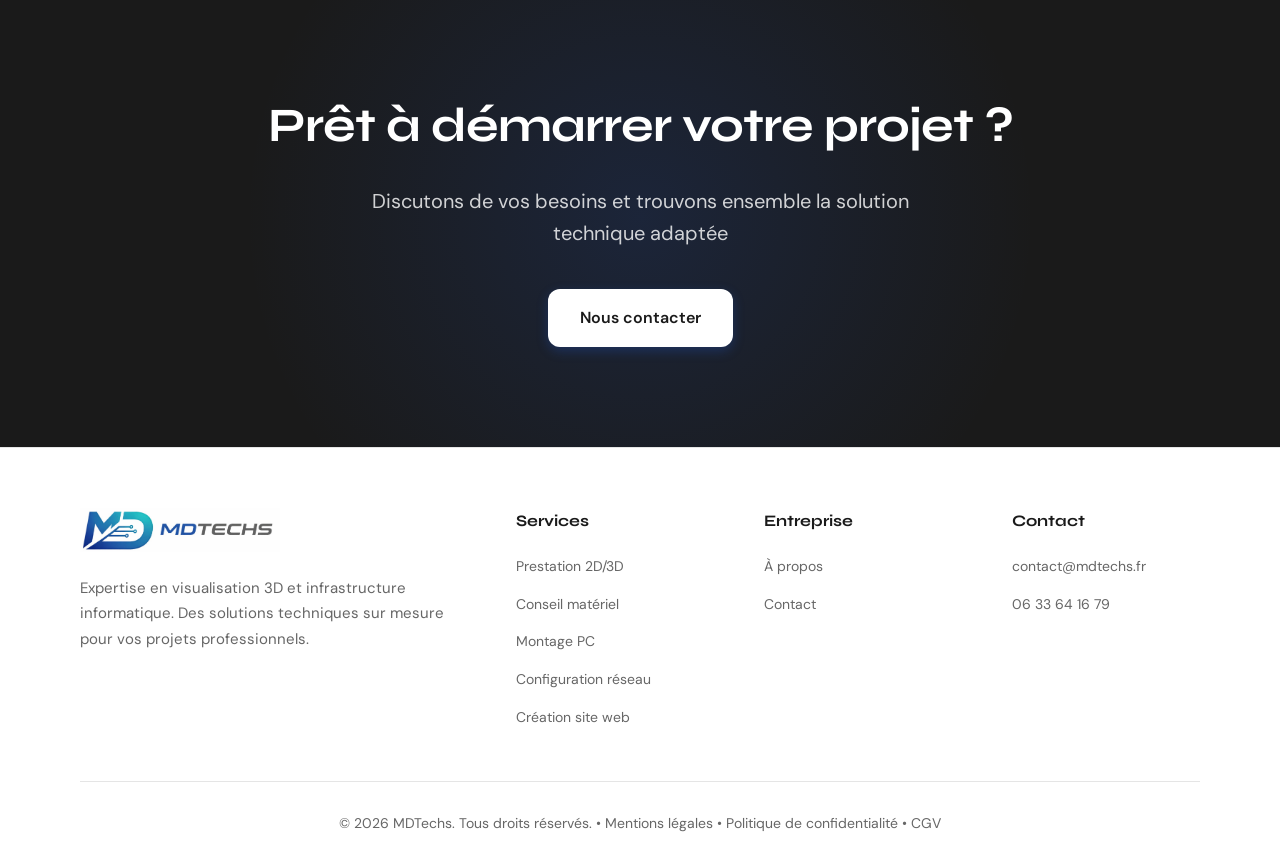
==== commit 979f6154: "Update index.html" ====
(no text change in the page or its own stylesheets)
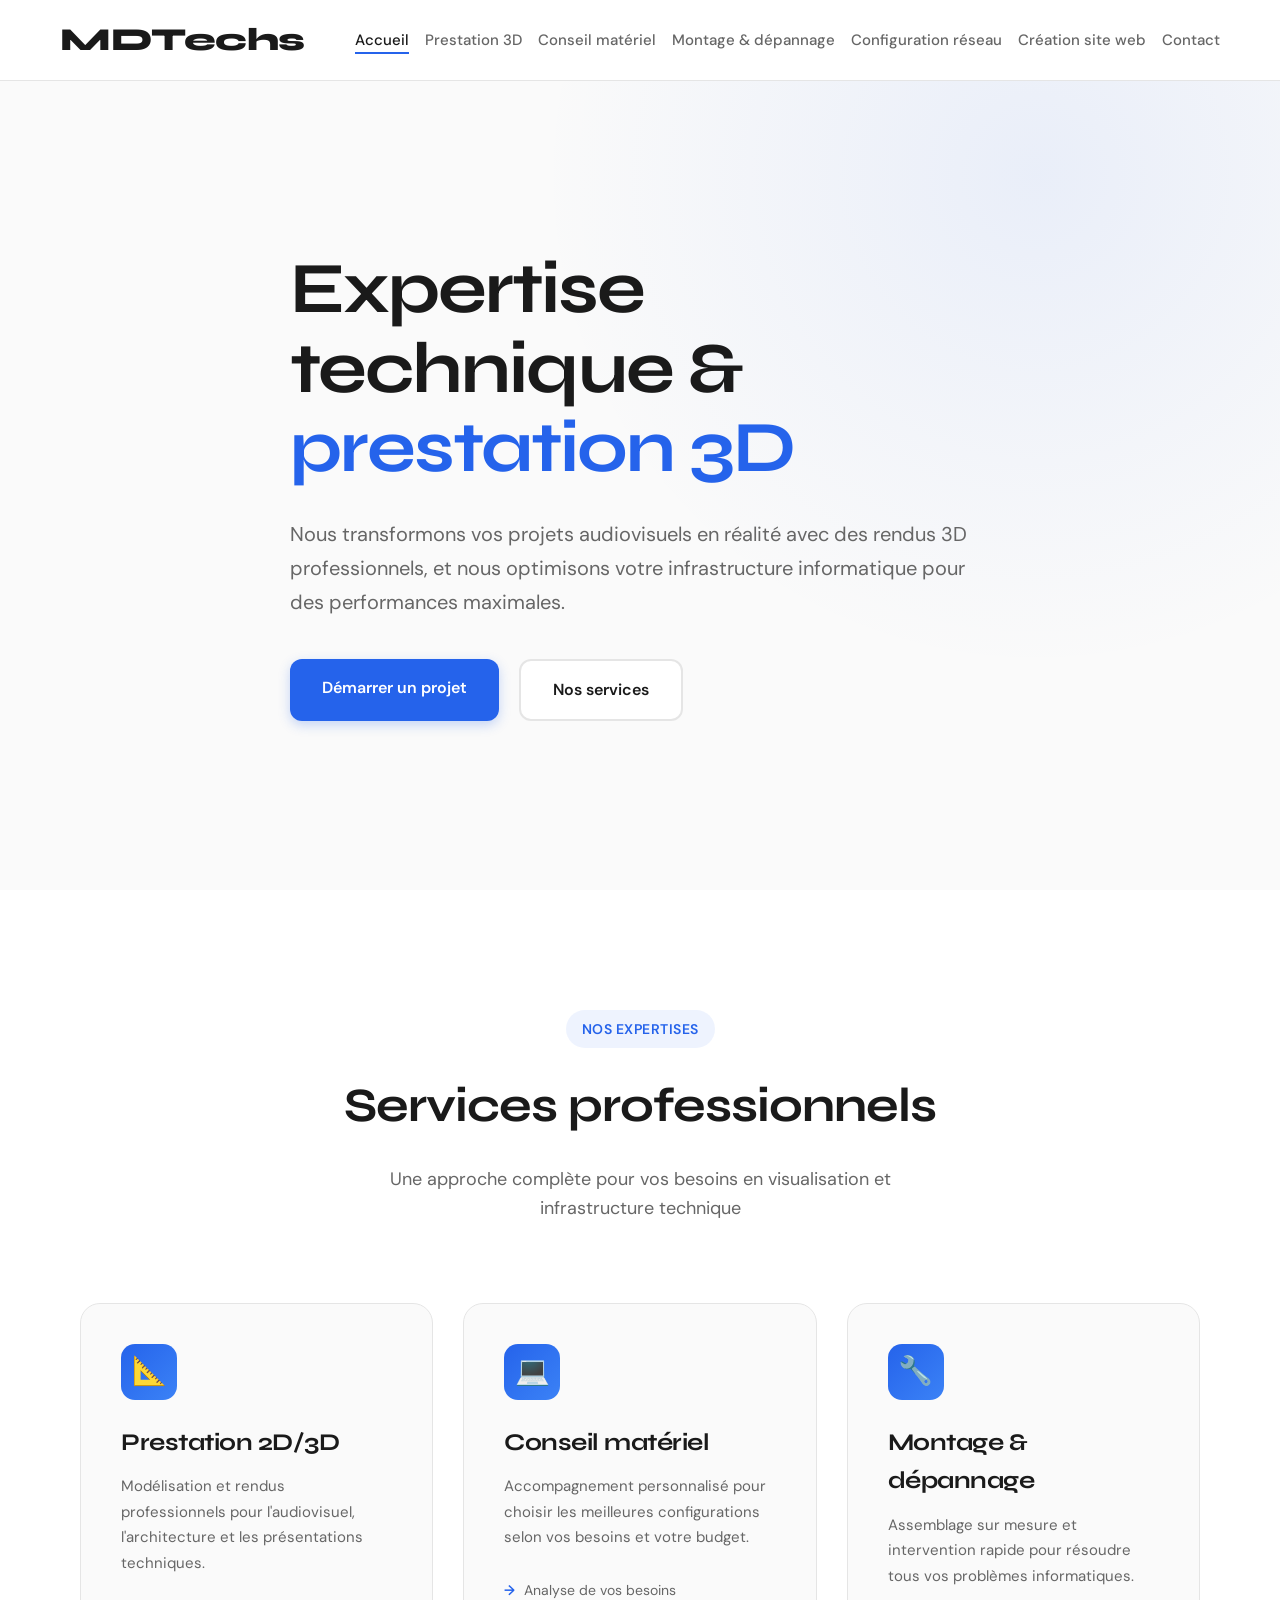
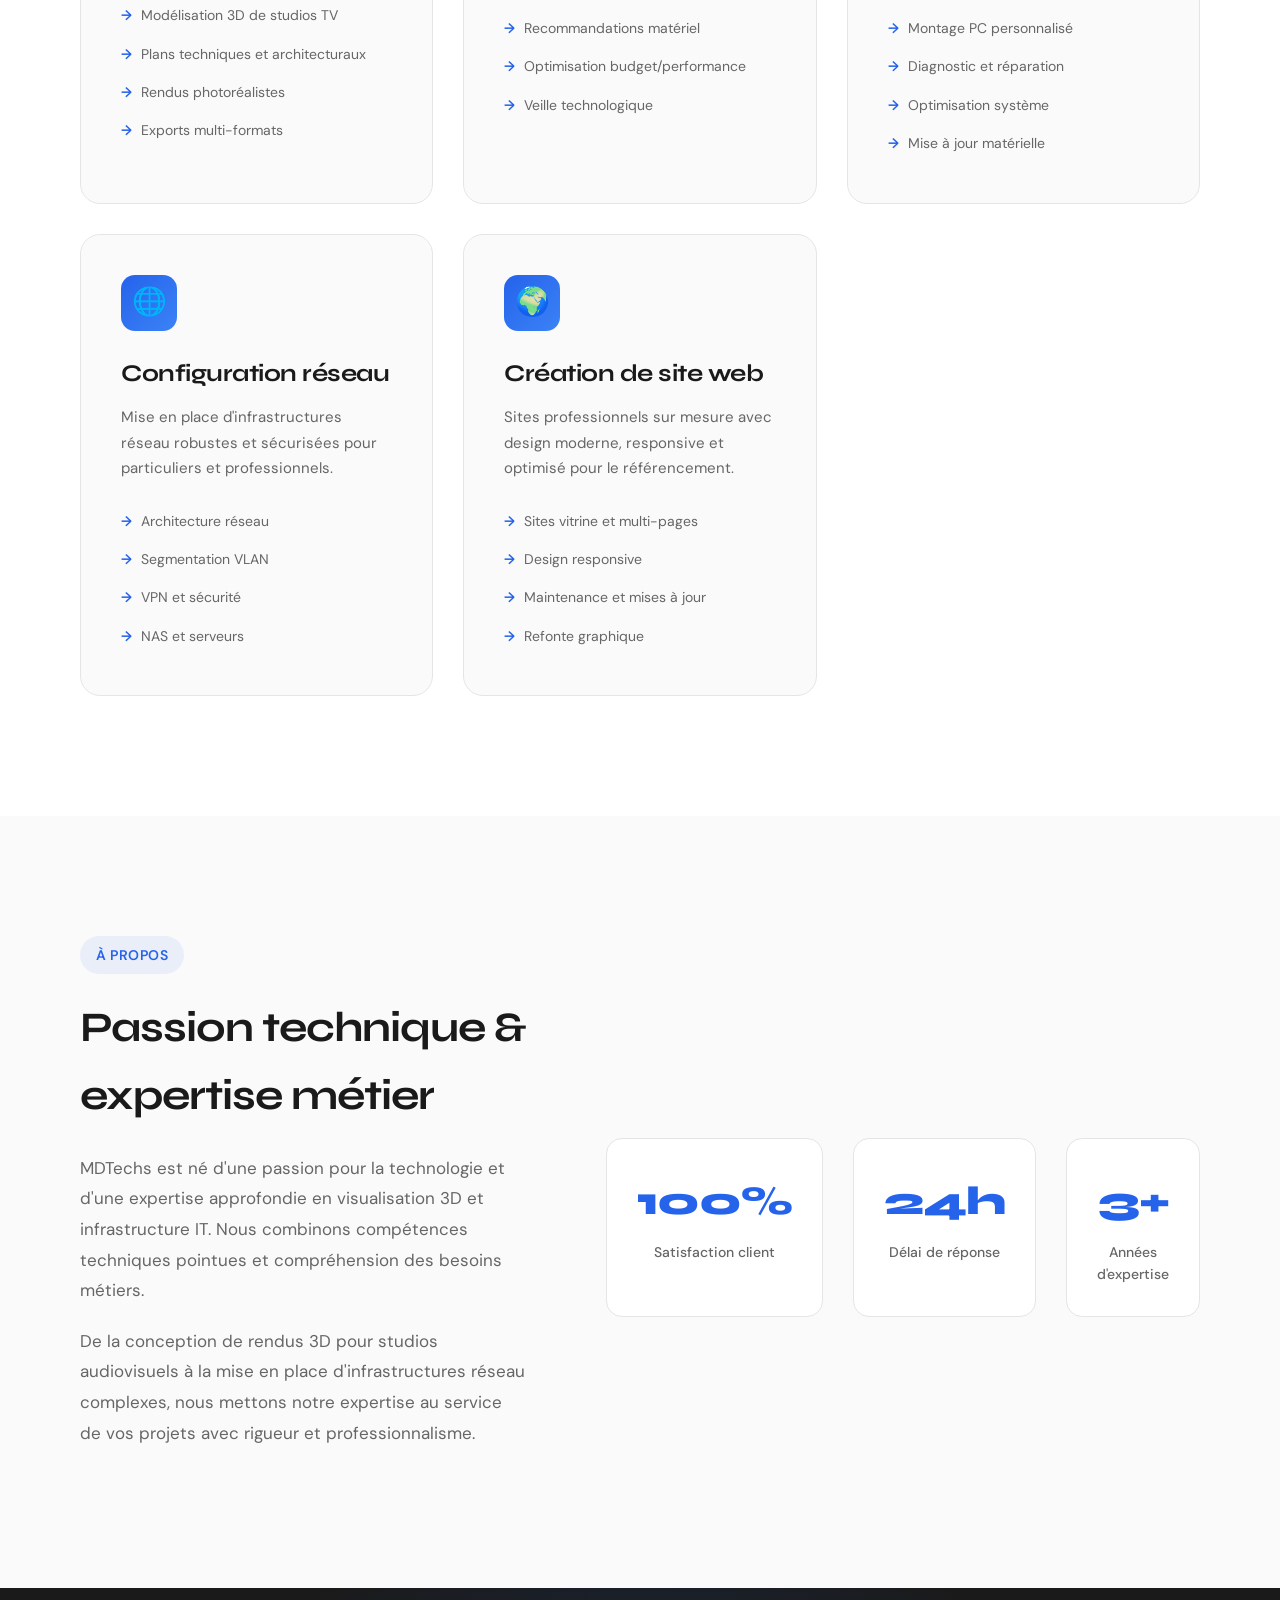
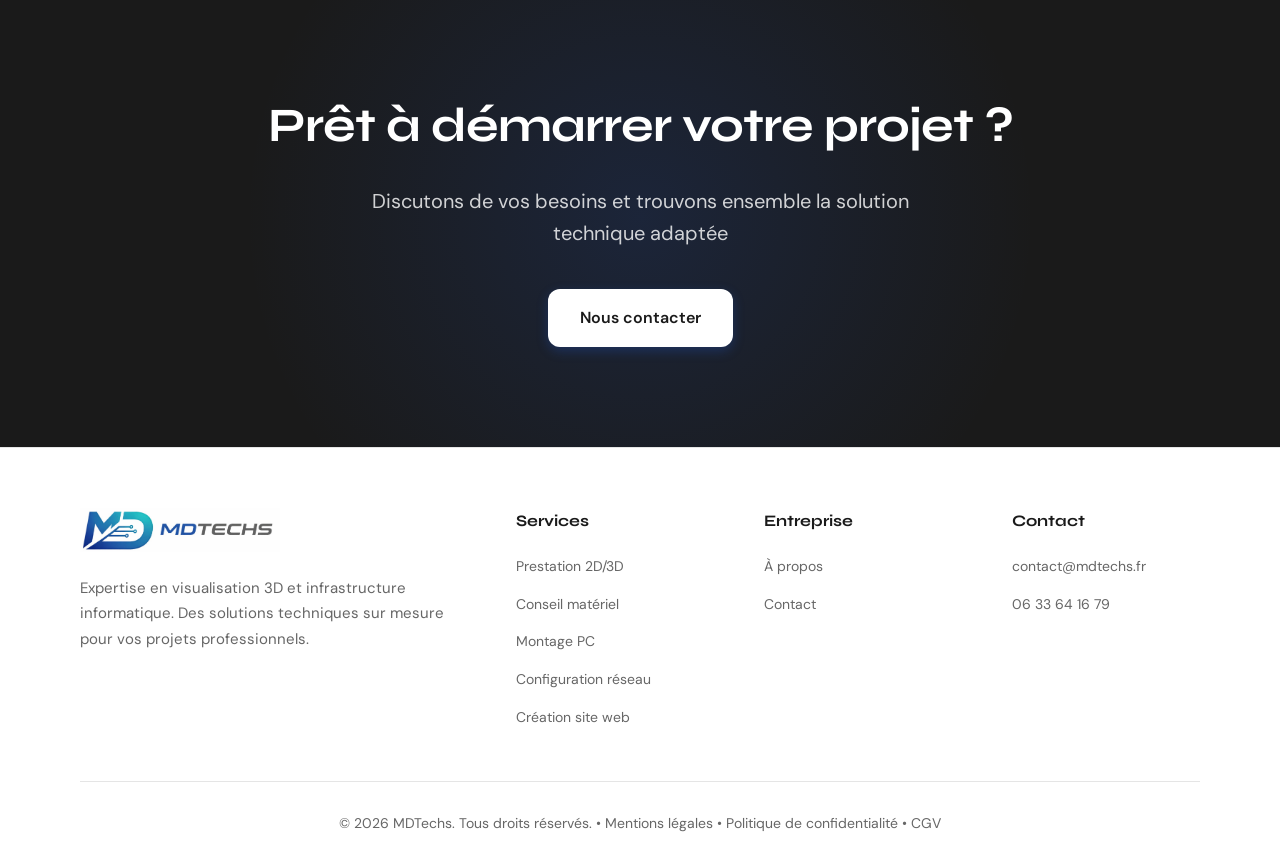
==== commit ffe7ac03: "Update index.html" ====
--- a/index.html
+++ b/index.html
@@ -108,7 +108,7 @@
         </div>
     </section>
 
-    <section class="about">
+    <section id="about" class="about">
         <div class="container">
             <div class="about-content">
                 <div class="about-text">
@@ -163,7 +163,7 @@
                 <div class="footer-section">
                     <h4>Entreprise</h4>
                     <ul class="footer-links">
-                        <li><a href="index.html#services">À propos</a></li>
+                        <li><a href="index.html#about">À propos</a></li>
                         <li><a href="contact.html">Contact</a></li>
                     </ul>
                 </div>
